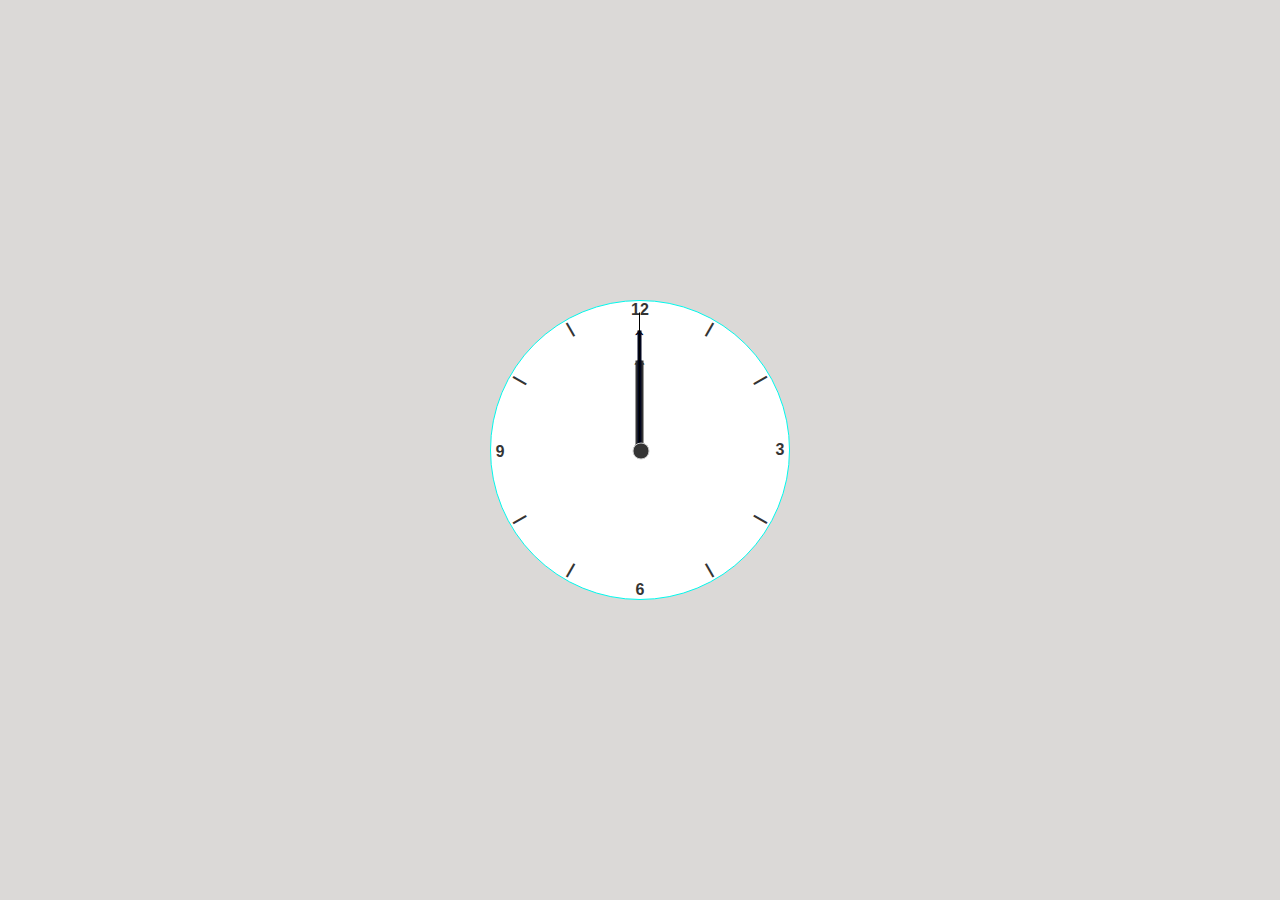
==== clock.html @ f1093980 "Clock markup and style" ====
<!DOCTYPE html>
<html lang="en">
<head>
    <meta charset="UTF-8">
    <meta http-equiv="X-UA-Compatible" content="IE=edge">
    <meta name="viewport" content="width=device-width, initial-scale=1.0">
    <link rel="stylesheet" href="clock.css">
    <script src="clock.js" defer></script>
    <title>Clock</title>
</head>
<body>
    <main>
        <section id="circle">
            <article>|</article>
            <article>|</article>
            <article class="rotate-half"><span>3</span></article>
            <article>|</article>
            <article>|</article>
            <article class="rotate-full"><span>6</span></article>
            <article>|</article>
            <article>|</article>
            <article class="rotate-half"><span>6</span></article>
            <article>|</article>
            <article>|</article>
            <article>12</article>
            <div data-dot>
            <div data-hour data-arr="&uparrow;"></div>
            <div data-minutes data-arr="&uparrow;"></div>
            <div data-seconds></div> 
            </div>  
        </section>
    </main>
</body>
</html>
---- clock.css ----
*{
    padding:0px;
    margin: 0px;
    box-sizing: border-box;
}
main{
    min-height: 100vh;
    width: 100%;
    display: flex;
    align-items: center;
    justify-content: center;
    background-color: rgba(218, 216, 214, 0.986);
}
main #circle{
    height: 300px;
    width: 300px;
    background-color:#ffffff;
    border: 1px solid #03f8ec;
    border-radius: 50%;
    position: relative;
}
main #circle div[data-dot]{
    width: 15px;
    height: 15px;
    position: absolute;
    top: 50%;
    left: 50%;
    transform: translate(-50%,-50%);
}
main #circle div[data-dot]::after{
    content: '';
    width: 100%;
    height: 100%;
    position: absolute;
    background-color: #343434;
    border: 1px solid #ccc;
    border-radius: 50%;
}
main #circle div[data-hour],main #circle div[data-minutes],main #circle div[data-seconds]{
    position: absolute;
    bottom: 7px;
    left: 7px;
    transform: translate(-50%);
    transform-origin: bottom;
    z-index: -1;
}
main #circle div[data-hour]{
    background-color:#343434;
    width: 8px;
    height: 90px;
}
main #circle div[data-seconds]{
    height: 138px;
    width: 1px;
    background-color: #000;
}
main #circle div[data-minutes]{
    width: 4px;
    height: 120px;
    background-color: #00051d;
}
main #circle div[data-minutes]::after,main #circle div[data-hour]::after{
    content: attr(data-arr);
    position: absolute;   
}
main #circle div[data-minutes]::after{
    transform: scale(2);
    top: -2.5px;
    right: -2px;
    color: #00051d;
}
main #circle div[data-hour]::after{
    transform: scale(2.5);
    top: -1.5px;
    right: -0.45px;
    color:#343434;
}
main #circle article{
    position: absolute;
    font-family: 'Lucida Sans', 'Lucida Sans Regular', 'Lucida Grande', 'Lucida Sans Unicode', Geneva, Verdana, sans-serif;
    font-weight: bold;
    height: 100%;
    top: 0px;
    left: 50%;
    color: #343434;
}
#circle article:nth-child(1){transform: translateX(-50%) rotate(30deg);}
#circle article:nth-child(2){transform: translateX(-50%) rotate(60deg);}
#circle article:nth-child(3){transform: translateX(-50%) rotate(90deg);}
.rotate-half span{
    display: block;
    transform: rotate(-90deg);
}
.rotate-full span{
    display: block;
    transform: rotate(180deg);
}
#circle article:nth-child(4){transform: translateX(-50%) rotate(120deg);}
#circle article:nth-child(5){transform: translateX(-50%) rotate(150deg);}
#circle article:nth-child(6){transform: translateX(-50%) rotate(180deg);}
#circle article:nth-child(7){transform: translateX(-50%) rotate(210deg);}
#circle article:nth-child(8){transform: translateX(-50%) rotate(240deg);}
#circle article:nth-child(9){transform: translateX(-50%) rotate(270deg);}
#circle article:nth-child(10){transform: translateX(-50%) rotate(300deg);}
#circle article:nth-child(11){transform: translateX(-50%) rotate(330deg);}
#circle article:nth-child(12){transform: translateX(-50%) rotate(0deg);}
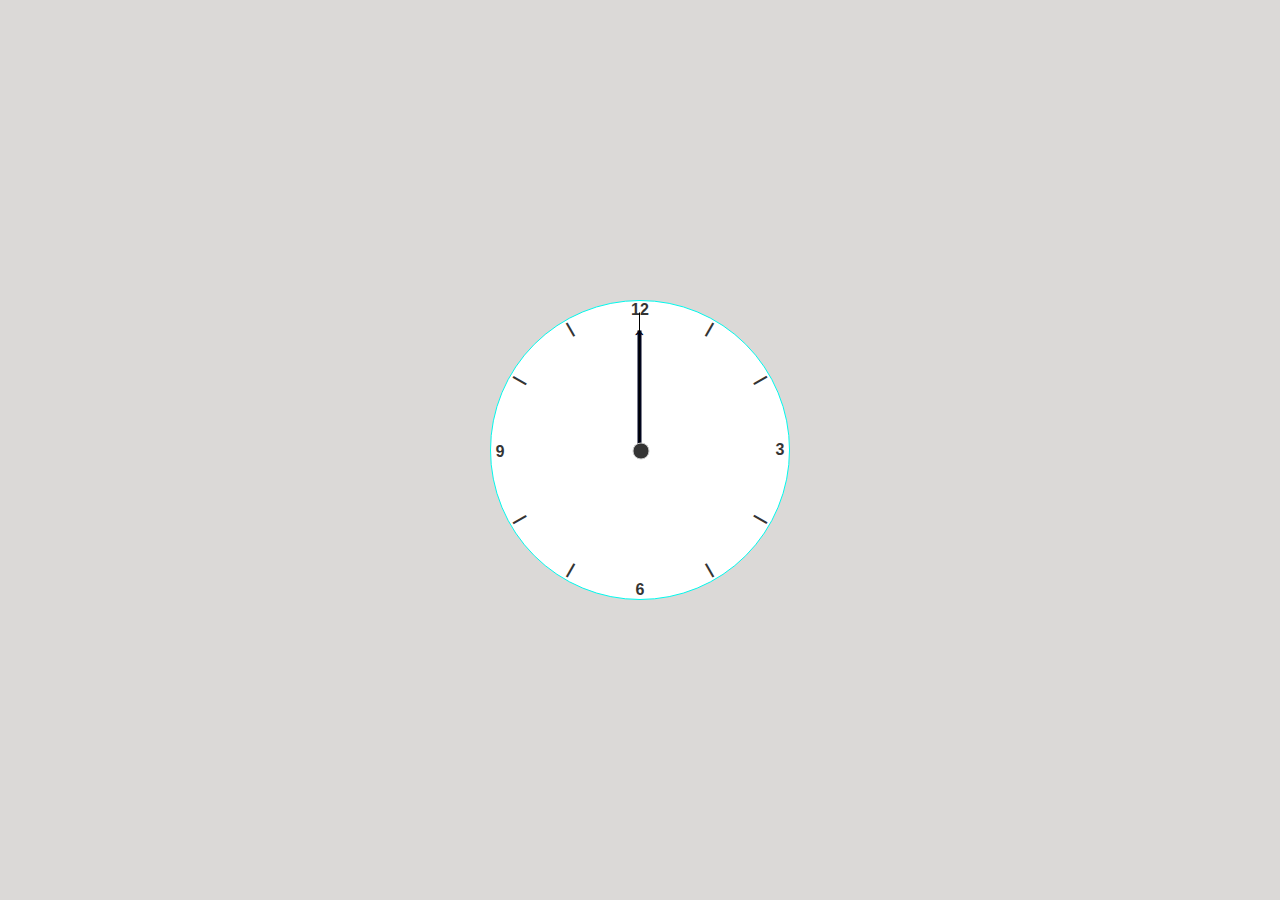
==== commit cb2a627f: "changed hour hand view" ====
--- a/clock.html
+++ b/clock.html
@@ -1,5 +1,6 @@
 <!DOCTYPE html>
 <html lang="en">
+
 <head>
     <meta charset="UTF-8">
     <meta http-equiv="X-UA-Compatible" content="IE=edge">
@@ -8,6 +9,7 @@
     <script src="clock.js" defer></script>
     <title>Clock</title>
 </head>
+
 <body>
     <main>
         <section id="circle">
@@ -24,11 +26,12 @@
             <article>|</article>
             <article>12</article>
             <div data-dot>
-            <div data-hour data-arr="&uparrow;"></div>
-            <div data-minutes data-arr="&uparrow;"></div>
-            <div data-seconds></div> 
-            </div>  
+                <div></div>
+                <div data-minutes data-arr="&uparrow;"></div>
+                <div data-seconds></div>
+            </div>
         </section>
     </main>
 </body>
+
 </html>--- a/clock.css
+++ b/clock.css
@@ -1,9 +1,10 @@
-*{
-    padding:0px;
+* {
+    padding: 0px;
     margin: 0px;
     box-sizing: border-box;
 }
-main{
+
+main {
     min-height: 100vh;
     width: 100%;
     display: flex;
@@ -11,23 +12,26 @@
     justify-content: center;
     background-color: rgba(218, 216, 214, 0.986);
 }
-main #circle{
+
+main #circle {
     height: 300px;
     width: 300px;
-    background-color:#ffffff;
+    background-color: #ffffff;
     border: 1px solid #03f8ec;
     border-radius: 50%;
     position: relative;
 }
-main #circle div[data-dot]{
+
+main #circle div[data-dot] {
     width: 15px;
     height: 15px;
     position: absolute;
     top: 50%;
     left: 50%;
-    transform: translate(-50%,-50%);
+    transform: translate(-50%, -50%);
 }
-main #circle div[data-dot]::after{
+
+main #circle div[data-dot]::after {
     content: '';
     width: 100%;
     height: 100%;
@@ -36,7 +40,10 @@
     border: 1px solid #ccc;
     border-radius: 50%;
 }
-main #circle div[data-hour],main #circle div[data-minutes],main #circle div[data-seconds]{
+
+main #circle div[data-hour],
+main #circle div[data-minutes],
+main #circle div[data-seconds] {
     position: absolute;
     bottom: 7px;
     left: 7px;
@@ -44,38 +51,40 @@
     transform-origin: bottom;
     z-index: -1;
 }
-main #circle div[data-hour]{
-    background-color:#343434;
+
+main #circle div[data-hour] {
+    background-color: #343434;
     width: 8px;
     height: 90px;
 }
-main #circle div[data-seconds]{
+
+main #circle div[data-seconds] {
     height: 138px;
     width: 1px;
     background-color: #000;
 }
-main #circle div[data-minutes]{
+
+main #circle div[data-minutes] {
     width: 4px;
     height: 120px;
     background-color: #00051d;
 }
-main #circle div[data-minutes]::after,main #circle div[data-hour]::after{
+
+main #circle div[data-minutes]::after {
     content: attr(data-arr);
-    position: absolute;   
-}
-main #circle div[data-minutes]::after{
+    position: absolute;
     transform: scale(2);
     top: -2.5px;
-    right: -2px;
+    right: -1.8px;
     color: #00051d;
 }
-main #circle div[data-hour]::after{
-    transform: scale(2.5);
-    top: -1.5px;
-    right: -0.45px;
-    color:#343434;
+
+main #circle div[data-hour] {
+    border-top-left-radius: 5px;
+    border-top-right-radius: 5px;
 }
-main #circle article{
+
+main #circle article {
     position: absolute;
     font-family: 'Lucida Sans', 'Lucida Sans Regular', 'Lucida Grande', 'Lucida Sans Unicode', Geneva, Verdana, sans-serif;
     font-weight: bold;
@@ -84,23 +93,61 @@
     left: 50%;
     color: #343434;
 }
-#circle article:nth-child(1){transform: translateX(-50%) rotate(30deg);}
-#circle article:nth-child(2){transform: translateX(-50%) rotate(60deg);}
-#circle article:nth-child(3){transform: translateX(-50%) rotate(90deg);}
-.rotate-half span{
+
+#circle article:nth-child(1) {
+    transform: translateX(-50%) rotate(30deg);
+}
+
+#circle article:nth-child(2) {
+    transform: translateX(-50%) rotate(60deg);
+}
+
+#circle article:nth-child(3) {
+    transform: translateX(-50%) rotate(90deg);
+}
+
+.rotate-half span {
     display: block;
     transform: rotate(-90deg);
 }
-.rotate-full span{
+
+.rotate-full span {
     display: block;
     transform: rotate(180deg);
 }
-#circle article:nth-child(4){transform: translateX(-50%) rotate(120deg);}
-#circle article:nth-child(5){transform: translateX(-50%) rotate(150deg);}
-#circle article:nth-child(6){transform: translateX(-50%) rotate(180deg);}
-#circle article:nth-child(7){transform: translateX(-50%) rotate(210deg);}
-#circle article:nth-child(8){transform: translateX(-50%) rotate(240deg);}
-#circle article:nth-child(9){transform: translateX(-50%) rotate(270deg);}
-#circle article:nth-child(10){transform: translateX(-50%) rotate(300deg);}
-#circle article:nth-child(11){transform: translateX(-50%) rotate(330deg);}
-#circle article:nth-child(12){transform: translateX(-50%) rotate(0deg);}+
+#circle article:nth-child(4) {
+    transform: translateX(-50%) rotate(120deg);
+}
+
+#circle article:nth-child(5) {
+    transform: translateX(-50%) rotate(150deg);
+}
+
+#circle article:nth-child(6) {
+    transform: translateX(-50%) rotate(180deg);
+}
+
+#circle article:nth-child(7) {
+    transform: translateX(-50%) rotate(210deg);
+}
+
+#circle article:nth-child(8) {
+    transform: translateX(-50%) rotate(240deg);
+}
+
+#circle article:nth-child(9) {
+    transform: translateX(-50%) rotate(270deg);
+}
+
+#circle article:nth-child(10) {
+    transform: translateX(-50%) rotate(300deg);
+}
+
+#circle article:nth-child(11) {
+    transform: translateX(-50%) rotate(330deg);
+}
+
+#circle article:nth-child(12) {
+    transform: translateX(-50%) rotate(0deg);
+}